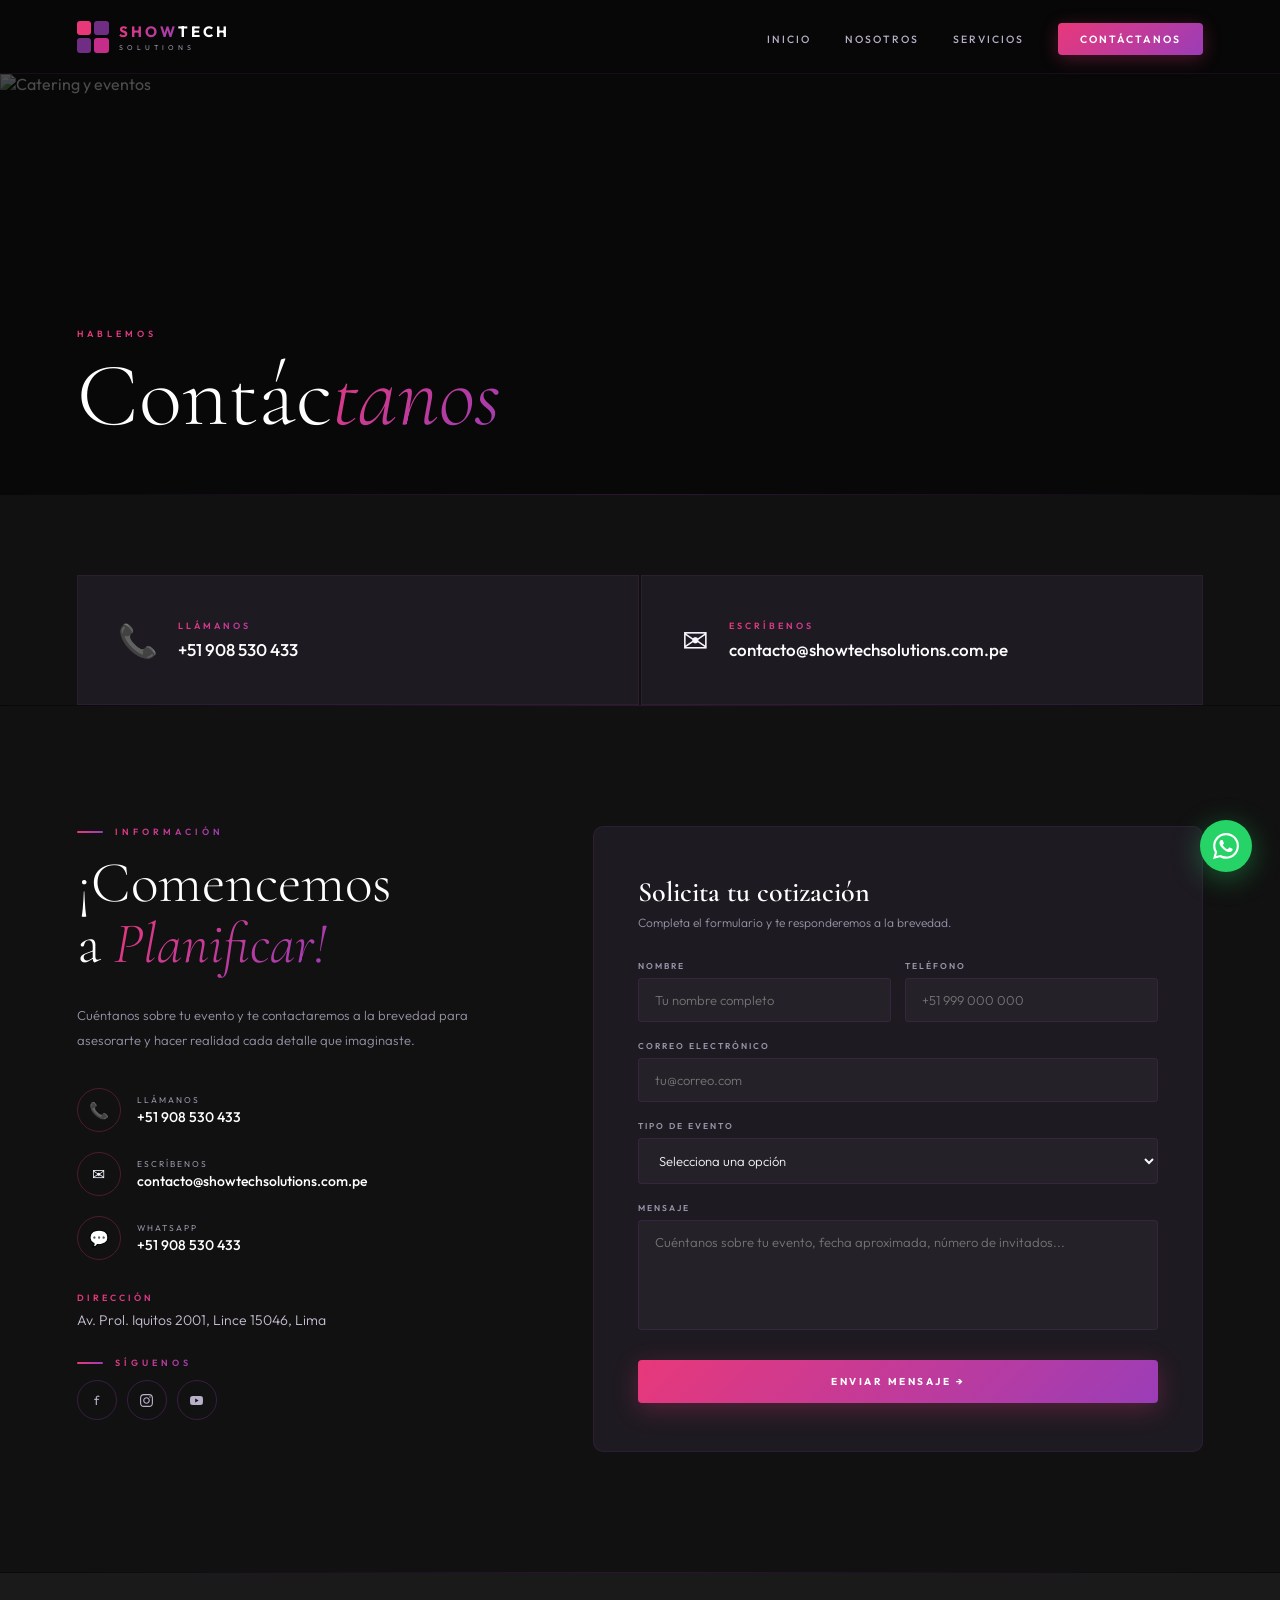
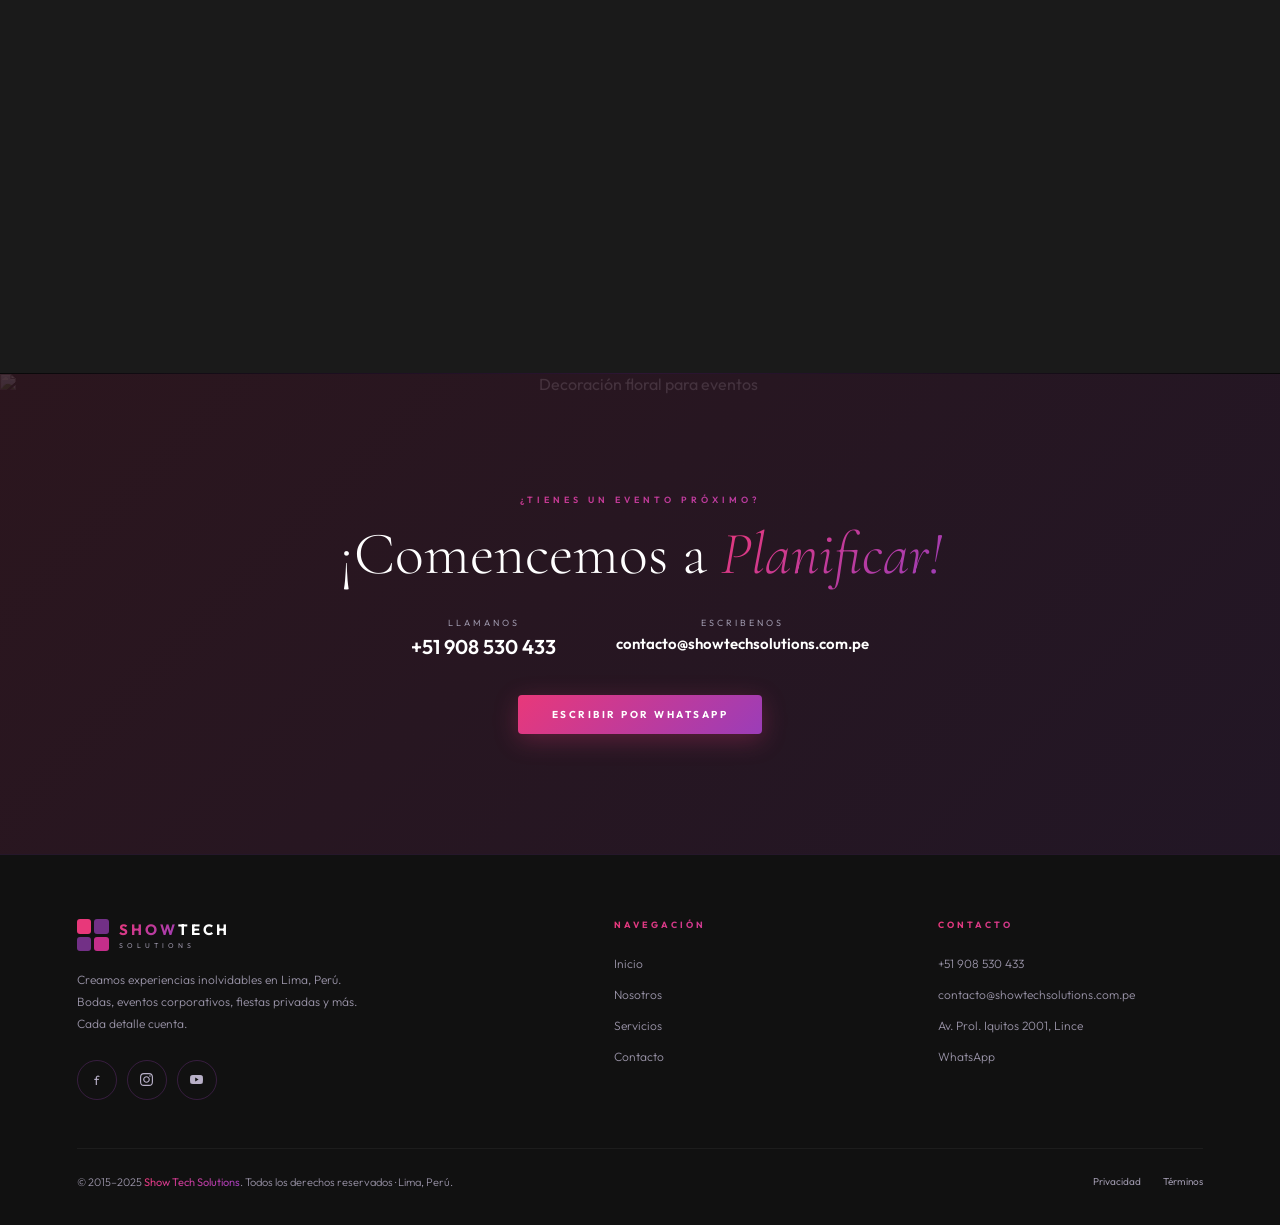
==== pages/contacto.html @ 132f38c8 "Subo cambios de color y agregado de las paginas" ====
<!DOCTYPE html>
<html lang="es">
<head>
  <meta charset="UTF-8"><meta name="viewport" content="width=device-width, initial-scale=1.0">
  <meta name="description" content="Contacta a Show Tech Solutions — +51 908 530 433 · Av. Prol. Iquitos 2001, Lince, Lima.">
  <title>Contacto | Show Tech Solutions</title>
  <link rel="preconnect" href="https://fonts.googleapis.com">
  <link rel="preconnect" href="https://fonts.gstatic.com" crossorigin>
  <link href="https://fonts.googleapis.com/css2?family=Cormorant+Garamond:ital,wght@0,300;0,400;0,600;0,700;1,300;1,400;1,600&family=Outfit:wght@300;400;500;600;700&display=swap" rel="stylesheet">
  <link rel="stylesheet" href="../css/variables.css">
  <link rel="stylesheet" href="../css/base.css">
  <link rel="stylesheet" href="../css/layout.css">
  <link rel="stylesheet" href="../css/contacto.css">
</head>
<body>

<!-- ═══ NAVBAR ═══ -->
<nav class="navbar" id="navbar">
  <a href="../index.html" class="navbar__logo">
    <div class="logo-squares"><i></i><i></i><i></i><i></i></div>
    <div class="logo-text"><div class="t1"><b>SHOW</b>TECH</div><div class="t2">SOLUTIONS</div></div>
  </a>
  <ul class="navbar__links">
    <li><a href="../index.html">Inicio</a></li>
    <li><a href="nosotros.html">Nosotros</a></li>
    <li><a href="servicios.html">Servicios</a></li>
    <li><a href="contacto.html" class="active nav-cta">Contáctanos</a></li>
  </ul>
  <button class="navbar__burger" id="hamburger" aria-label="Menú" aria-expanded="false">
    <span></span><span></span><span></span>
  </button>
</nav>
<nav class="navbar__mobile" id="mobile-menu">
  <a href="../index.html">Inicio</a>
  <a href="nosotros.html">Nosotros</a>
  <a href="servicios.html">Servicios</a>
  <a href="contacto.html" class="nav-cta-mobile">Contáctanos</a>
</nav>

<!-- ═══ HERO BANNER ═══ -->
<div class="page-hero">
  <img src="https://images.unsplash.com/photo-1555244162-803834f70033?w=1800&q=80" alt="Catering y eventos" class="page-hero__img">
  <div class="page-hero__overlay"></div>
  <div class="page-hero__content">
    <span class="page-hero__label">Hablemos</span>
    <h1 class="page-hero__title">Contác<em>tanos</em></h1>
  </div>
</div>
<div class="sep"></div>

<!-- ═══ TARJETAS INFO CONTACTO ═══ -->
<section class="s-contact-info">
  <div class="contact-info__grid">
    <div class="contact-info-card reveal">
      <div class="contact-info-card__icon">📞</div>
      <div>
        <span class="contact-info-card__label">Llámanos</span>
        <div class="contact-info-card__value">
          <a href="tel:+51908530433">+51 908 530 433</a>
        </div>
      </div>
    </div>
    <div class="contact-info-card reveal">
      <div class="contact-info-card__icon">✉️</div>
      <div>
        <span class="contact-info-card__label">Escríbenos</span>
        <div class="contact-info-card__value">
          <a href="mailto:contacto@showtechsolutions.com.pe">contacto@showtechsolutions.com.pe</a>
        </div>
      </div>
    </div>
  </div>
</section>
<div class="sep"></div>

<!-- ═══ FORMULARIO + DATOS ═══ -->
<section class="s-contact-form">
  <div class="contact-form__grid">

    <!-- Datos izquierda -->
    <div class="contact-data reveal">
      <div class="sec-label"><div class="sec-label__bar"></div><span class="sec-label__text">Información</span></div>
      <h2 class="sec-title">¡Comencemos<br>a <em>Planificar!</em></h2>
      <p class="contact-data__para">Cuéntanos sobre tu evento y te contactaremos a la brevedad para asesorarte y hacer realidad cada detalle que imaginaste.</p>

      <a href="tel:+51908530433" class="contact-detail">
        <div class="contact-detail__icon">📞</div>
        <div><div class="contact-detail__label">Llámanos</div><div class="contact-detail__val">+51 908 530 433</div></div>
      </a>
      <a href="mailto:contacto@showtechsolutions.com.pe" class="contact-detail">
        <div class="contact-detail__icon">✉️</div>
        <div><div class="contact-detail__label">Escríbenos</div><div class="contact-detail__val">contacto@showtechsolutions.com.pe</div></div>
      </a>
      <a href="https://wa.me/51908530433" class="contact-detail" target="_blank" rel="noopener">
        <div class="contact-detail__icon">💬</div>
        <div><div class="contact-detail__label">WhatsApp</div><div class="contact-detail__val">+51 908 530 433</div></div>
      </a>

      <div class="contact-dir">
        <span class="contact-dir__label">Dirección</span>
        <div class="contact-dir__val">Av. Prol. Iquitos 2001, Lince 15046, Lima</div>
      </div>

      <div class="sec-label" style="margin-bottom:12px"><div class="sec-label__bar"></div><span class="sec-label__text">Síguenos</span></div>
      <div class="socials">
        <a href="#" class="social-btn" title="Facebook">f</a>
        <a href="#" class="social-btn" title="Instagram">
          <svg viewBox="0 0 24 24"><path d="M12 2.163c3.204 0 3.584.012 4.85.07 3.252.148 4.771 1.691 4.919 4.919.058 1.265.069 1.645.069 4.849 0 3.205-.012 3.584-.069 4.849-.149 3.225-1.664 4.771-4.919 4.919-1.266.058-1.644.07-4.85.07-3.204 0-3.584-.012-4.849-.07-3.26-.149-4.771-1.699-4.919-4.92-.058-1.265-.07-1.644-.07-4.849 0-3.204.013-3.583.07-4.849.149-3.227 1.664-4.771 4.919-4.919 1.266-.057 1.645-.069 4.849-.069zm0-2.163c-3.259 0-3.667.014-4.947.072-4.358.2-6.78 2.618-6.98 6.98-.059 1.281-.073 1.689-.073 4.948 0 3.259.014 3.668.072 4.948.2 4.358 2.618 6.78 6.98 6.98 1.281.058 1.689.072 4.948.072 3.259 0 3.668-.014 4.948-.072 4.354-.2 6.782-2.618 6.979-6.98.059-1.28.073-1.689.073-4.948 0-3.259-.014-3.667-.072-4.947-.196-4.354-2.617-6.78-6.979-6.98-1.281-.059-1.69-.073-4.949-.073zm0 5.838c-3.403 0-6.162 2.759-6.162 6.162s2.759 6.163 6.162 6.163 6.162-2.759 6.162-6.163c0-3.403-2.759-6.162-6.162-6.162zm0 10.162c-2.209 0-4-1.79-4-4 0-2.209 1.791-4 4-4s4 1.791 4 4c0 2.21-1.791 4-4 4zm6.406-11.845c-.796 0-1.441.645-1.441 1.44s.645 1.44 1.441 1.44c.795 0 1.439-.645 1.439-1.44s-.644-1.44-1.439-1.44z"/></svg>
        </a>
        <a href="#" class="social-btn" title="YouTube">
          <svg viewBox="0 0 24 24"><path d="M23.495 6.205a3.007 3.007 0 0 0-2.088-2.088c-1.87-.501-9.396-.501-9.396-.501s-7.507-.01-9.396.501A3.007 3.007 0 0 0 .527 6.205a31.247 31.247 0 0 0-.522 5.805 31.247 31.247 0 0 0 .522 5.783 3.007 3.007 0 0 0 2.088 2.088c1.868.502 9.396.502 9.396.502s7.506 0 9.396-.502a3.007 3.007 0 0 0 2.088-2.088 31.247 31.247 0 0 0 .5-5.783 31.247 31.247 0 0 0-.5-5.805zM9.609 15.601V8.408l6.264 3.602z"/></svg>
        </a>
      </div>
    </div>

    <!-- Formulario derecha -->
    <div class="cform reveal" role="form">
      <div class="cform__title">Solicita tu cotización</div>
      <div class="cform__sub">Completa el formulario y te responderemos a la brevedad.</div>
      <div class="frow">
        <div class="fgroup">
          <label class="flabel" for="nombre">Nombre</label>
          <input id="nombre" type="text" class="finput" placeholder="Tu nombre completo" required>
        </div>
        <div class="fgroup">
          <label class="flabel" for="telefono">Teléfono</label>
          <input id="telefono" type="tel" class="finput" placeholder="+51 999 000 000">
        </div>
      </div>
      <div class="fgroup">
        <label class="flabel" for="email">Correo electrónico</label>
        <input id="email" type="email" class="finput" placeholder="tu@correo.com" required>
      </div>
      <div class="fgroup">
        <label class="flabel" for="tipo">Tipo de evento</label>
        <select id="tipo" class="fselect">
          <option value="">Selecciona una opción</option>
          <option>Boda</option>
          <option>Fiesta privada</option>
          <option>Evento corporativo</option>
          <option>Cumpleaños</option>
          <option>Lanzamiento de marca</option>
          <option>Otro</option>
        </select>
      </div>
      <div class="fgroup">
        <label class="flabel" for="mensaje">Mensaje</label>
        <textarea id="mensaje" class="ftextarea" placeholder="Cuéntanos sobre tu evento, fecha aproximada, número de invitados..."></textarea>
      </div>
      <button class="fsubmit" type="button">Enviar Mensaje →</button>
    </div>

  </div>
</section>
<div class="sep"></div>

<!-- ═══ MAPA ═══ -->
<section class="s-map">
  <div class="map-wrap">
    <iframe
      src="https://www.google.com/maps/embed?pb=!1m18!1m12!1m3!1d3901.1!2d-77.0282!3d-12.0854!2m3!1f0!2f0!3f0!3m2!1i1024!2i768!4f13.1!3m3!1m2!1s0x9105c8b5e5b5e5b5%3A0x1!2sAv.%20Prolongaci%C3%B3n%20Iquitos%202001%2C%20Lince%2015046!5e0!3m2!1ses!2spe!4v1"
      allowfullscreen="" loading="lazy" referrerpolicy="no-referrer-when-downgrade"
      title="Ubicación Show Tech Solutions">
    </iframe>
  </div>
</section>
<div class="sep"></div>

<!-- ═══ CTA FINAL ═══ -->
<section class="s-contact-cta">
  <img src="https://images.unsplash.com/photo-1478146059778-26b46f7c6a48?w=1800&q=80" alt="Decoración floral para eventos">
  <div class="s-contact-cta__overlay"></div>
  <div class="s-contact-cta__content reveal">
    <span class="s-contact-cta__sup">¿Tienes un evento próximo?</span>
    <h2 class="s-contact-cta__title">¡Comencemos a <em>Planificar!</em></h2>
    <div class="cta-contacts">
      <div class="cta-contact-item">
        <div class="lbl">Llamanos</div>
        <div class="val">+51 908 530 433</div>
      </div>
      <div class="cta-contact-item">
        <div class="lbl">Escribenos</div>
        <div class="val" style="font-size:15px">contacto@showtechsolutions.com.pe</div>
      </div>
    </div>
    <a href="https://wa.me/51908530433" class="btn btn-primary" target="_blank" rel="noopener">Escribir por WhatsApp</a>
  </div>
</section>

<!-- ═══ FOOTER ═══ -->
<footer class="footer">
  <div class="footer__inner">
    <div class="footer__grid">
      <div class="footer__brand">
        <a href="../index.html" class="navbar__logo">
          <div class="logo-squares"><i></i><i></i><i></i><i></i></div>
          <div class="logo-text"><div class="t1"><b>SHOW</b>TECH</div><div class="t2">SOLUTIONS</div></div>
        </a>
        <p>Creamos experiencias inolvidables en Lima, Perú. Bodas, eventos corporativos, fiestas privadas y más. Cada detalle cuenta.</p>
        <div class="socials">
          <a href="#" class="social-btn" title="Facebook">f</a>
          <a href="#" class="social-btn" title="Instagram"><svg viewBox="0 0 24 24"><path d="M12 2.163c3.204 0 3.584.012 4.85.07 3.252.148 4.771 1.691 4.919 4.919.058 1.265.069 1.645.069 4.849 0 3.205-.012 3.584-.069 4.849-.149 3.225-1.664 4.771-4.919 4.919-1.266.058-1.644.07-4.85.07-3.204 0-3.584-.012-4.849-.07-3.26-.149-4.771-1.699-4.919-4.92-.058-1.265-.07-1.644-.07-4.849 0-3.204.013-3.583.07-4.849.149-3.227 1.664-4.771 4.919-4.919 1.266-.057 1.645-.069 4.849-.069zm0-2.163c-3.259 0-3.667.014-4.947.072-4.358.2-6.78 2.618-6.98 6.98-.059 1.281-.073 1.689-.073 4.948 0 3.259.014 3.668.072 4.948.2 4.358 2.618 6.78 6.98 6.98 1.281.058 1.689.072 4.948.072 3.259 0 3.668-.014 4.948-.072 4.354-.2 6.782-2.618 6.979-6.98.059-1.28.073-1.689.073-4.948 0-3.259-.014-3.667-.072-4.947-.196-4.354-2.617-6.78-6.979-6.98-1.281-.059-1.69-.073-4.949-.073zm0 5.838c-3.403 0-6.162 2.759-6.162 6.162s2.759 6.163 6.162 6.163 6.162-2.759 6.162-6.163c0-3.403-2.759-6.162-6.162-6.162zm0 10.162c-2.209 0-4-1.79-4-4 0-2.209 1.791-4 4-4s4 1.791 4 4c0 2.21-1.791 4-4 4zm6.406-11.845c-.796 0-1.441.645-1.441 1.44s.645 1.44 1.441 1.44c.795 0 1.439-.645 1.439-1.44s-.644-1.44-1.439-1.44z"/></svg></a>
          <a href="#" class="social-btn" title="YouTube"><svg viewBox="0 0 24 24"><path d="M23.495 6.205a3.007 3.007 0 0 0-2.088-2.088c-1.87-.501-9.396-.501-9.396-.501s-7.507-.01-9.396.501A3.007 3.007 0 0 0 .527 6.205a31.247 31.247 0 0 0-.522 5.805 31.247 31.247 0 0 0 .522 5.783 3.007 3.007 0 0 0 2.088 2.088c1.868.502 9.396.502 9.396.502s7.506 0 9.396-.502a3.007 3.007 0 0 0 2.088-2.088 31.247 31.247 0 0 0 .5-5.783 31.247 31.247 0 0 0-.5-5.805zM9.609 15.601V8.408l6.264 3.602z"/></svg></a>
        </div>
      </div>
      <div>
        <div class="footer__head">Navegación</div>
        <ul class="footer__list">
          <li><a href="../index.html">Inicio</a></li>
          <li><a href="nosotros.html">Nosotros</a></li>
          <li><a href="servicios.html">Servicios</a></li>
          <li><a href="contacto.html">Contacto</a></li>
        </ul>
      </div>
      <div>
        <div class="footer__head">Contacto</div>
        <ul class="footer__list">
          <li><a href="tel:+51908530433">+51 908 530 433</a></li>
          <li><a href="mailto:contacto@showtechsolutions.com.pe">contacto@showtechsolutions.com.pe</a></li>
          <li><a href="#">Av. Prol. Iquitos 2001, Lince</a></li>
          <li><a href="https://wa.me/51908530433" target="_blank">WhatsApp</a></li>
        </ul>
      </div>
    </div>
    <div class="footer__bottom">
      <p class="footer__copy">© 2015–2025 <b>Show Tech Solutions</b>. Todos los derechos reservados · Lima, Perú.</p>
      <div class="footer__legal"><a href="#">Privacidad</a><a href="#">Términos</a></div>
    </div>
  </div>
</footer>

<a href="https://wa.me/51908530433" class="wa" target="_blank" rel="noopener" aria-label="WhatsApp">
  <svg viewBox="0 0 24 24"><path d="M17.472 14.382c-.297-.149-1.758-.867-2.03-.967-.273-.099-.471-.148-.67.15-.197.297-.767.966-.94 1.164-.173.199-.347.223-.644.075-.297-.15-1.255-.463-2.39-1.475-.883-.788-1.48-1.761-1.653-2.059-.173-.297-.018-.458.13-.606.134-.133.298-.347.446-.52.149-.174.198-.298.298-.497.099-.198.05-.371-.025-.52-.075-.149-.669-1.612-.916-2.207-.242-.579-.487-.5-.669-.51-.173-.008-.371-.01-.57-.01-.198 0-.52.074-.792.372-.272.297-1.04 1.016-1.04 2.479 0 1.462 1.065 2.875 1.213 3.074.149.198 2.096 3.2 5.077 4.487.709.306 1.262.489 1.694.625.712.227 1.36.195 1.871.118.571-.085 1.758-.719 2.006-1.413.248-.694.248-1.289.173-1.413-.074-.124-.272-.198-.57-.347m-5.421 7.403h-.004a9.87 9.87 0 01-5.031-1.378l-.361-.214-3.741.982.998-3.648-.235-.374a9.86 9.86 0 01-1.51-5.26c.001-5.45 4.436-9.884 9.888-9.884 2.64 0 5.122 1.03 6.988 2.898a9.825 9.825 0 012.893 6.994c-.003 5.45-4.437 9.884-9.885 9.884m8.413-18.297A11.815 11.815 0 0012.05 0C5.495 0 .16 5.335.157 11.892c0 2.096.547 4.142 1.588 5.945L.057 24l6.305-1.654a11.882 11.882 0 005.683 1.448h.005c6.554 0 11.89-5.335 11.893-11.893a11.821 11.821 0 00-3.48-8.413z"/></svg>
</a>

<script src="../js/main.js"></script>
</body>
</html>
---- css/variables.css ----
/* ============================================================
  SHOW TECH SOLUTIONS — variables.css
  Paleta extraída del logo: rosa, magenta, morado + negro
   ============================================================ */
:root {
  /* ── Colores del logo ── */
  --pink:         #E8387A;
  --pink-light:   #F06DA0;
  --pink-dark:    #C0245E;
  --purple:       #9B3DB8;
  --purple-light: #B86AD4;
  --purple-dark:  #6E1F8A;
  --magenta:      #C42E8A;

  /* Gradiente signature (igual que el logo) */
  --grad: linear-gradient(135deg, var(--pink) 0%, var(--purple) 100%);
  --grad-h: linear-gradient(135deg, var(--pink-light) 0%, var(--purple-light) 100%);

  /* ── Negros y fondos ── */
  --black:       #080808;
  --black-2:     #111111;
  --black-3:     #1A1A1A;
  --black-4:     #222222;
  --black-card:  #1E1A22;  /* con toque morado */

  /* ── Texto ── */
  --white:       #F9F6FF;
  --white-dim:   #C8C0D4;
  --gray:        #9A94A8;
  --gray-light:  #B8B0C8;

  /* ── Bordes ── */
  --border:      rgba(155, 61, 184, 0.20);
  --border-pink: rgba(232, 56, 122, 0.20);

  /* ── Tipografía ── */
  --font-serif: 'Cormorant Garamond', Georgia, serif;
  --font-sans:  'Outfit', system-ui, sans-serif;

  /* ── Espaciado ── */
  --section-pad:   120px;
  --side-pad:      6%;
  --navbar-h:      74px;

  /* ── Transiciones ── */
  --tr:      0.30s ease;
  --tr-slow: 0.60s ease;

  /* ── Radios ── */
  --r-sm: 4px;
  --r-md: 10px;
  --r-lg: 20px;
}
---- css/base.css ----
/* ============================================================
  SHOW TECH SOLUTIONS — base.css
   ============================================================ */

/* ── Reset ── */
*, *::before, *::after { margin:0; padding:0; box-sizing:border-box; }
html { scroll-behavior:smooth; }
body {
  background: var(--black);
  color: var(--white);
  font-family: var(--font-sans);
  overflow-x: hidden;
  -webkit-font-smoothing: antialiased;
}
img, video { max-width:100%; display:block; object-fit:cover; }
a { color:inherit; text-decoration:none; }
button { cursor:pointer; font-family:inherit; }
ul, ol { list-style:none; }

/* ── Separador ── */
.sep {
  width:100%; height:1px;
  background: linear-gradient(to right, transparent, rgba(155,61,184,.25), transparent);
}

/* ── Label de sección ── */
.sec-label {
  display:flex; align-items:center; gap:12px; margin-bottom:16px;
}
.sec-label__bar {
  width:26px; height:2px;
  background: var(--grad);
  border-radius:2px; flex-shrink:0;
}
.sec-label__text {
  font-size:9px; letter-spacing:4px;
  text-transform:uppercase; font-weight:600;
  background: var(--grad);
  -webkit-background-clip:text; -webkit-text-fill-color:transparent;
}

/* ── Títulos ── */
.sec-title {
  font-family: var(--font-serif);
  font-size: clamp(36px, 4.5vw, 58px);
  font-weight:300; line-height:1.06; color:#fff;
}
.sec-title em { font-style:italic; background:var(--grad); -webkit-background-clip:text; -webkit-text-fill-color:transparent; }

/* ── Botones ── */
.btn {
  display:inline-block;
  padding:13px 34px;
  font-size:10px; font-weight:700;
  letter-spacing:2.5px; text-transform:uppercase;
  border-radius:var(--r-sm);
  transition:all var(--tr);
  cursor:pointer; border:none;
}
.btn-primary {
  background: var(--grad);
  color:#fff;
  box-shadow: 0 6px 24px rgba(232,56,122,.28);
}
.btn-primary:hover {
  background: var(--grad-h);
  transform:translateY(-2px);
  box-shadow: 0 12px 36px rgba(232,56,122,.38);
}
.btn-outline {
  background:transparent;
  color: var(--pink-light);
  border: 1.5px solid var(--pink);
}
.btn-outline:hover {
  background: var(--pink);
  color:#fff;
  transform:translateY(-2px);
}
.btn-ghost {
  display:inline-flex; align-items:center; gap:12px;
  color:var(--white-dim); font-size:10px; font-weight:500;
  letter-spacing:2.5px; text-transform:uppercase; transition:color var(--tr);
}
.btn-ghost .line { width:30px; height:1px; background:currentColor; transition:width var(--tr); }
.btn-ghost:hover { color:var(--pink-light); }
.btn-ghost:hover .line { width:46px; }

/* ── Reveal scroll ── */
.reveal { opacity:0; transform:translateY(26px); transition:opacity .8s ease, transform .8s ease; }
.reveal.on { opacity:1; transform:none; }

/* ── Hero banner genérico (páginas internas) ── */
.page-hero {
  height:420px;
  position:relative; overflow:hidden;
  display:flex; align-items:flex-end;
  padding:0 var(--side-pad) 56px;
  margin-top:var(--navbar-h);
}
.page-hero__img {
  position:absolute; inset:0;
  width:100%; height:100%;
  object-fit:cover; object-position:center;
  filter:brightness(.38) saturate(.8);
}
.page-hero__overlay {
  position:absolute; inset:0;
  background: linear-gradient(to top, rgba(8,8,8,.75) 0%, rgba(8,8,8,.20) 100%);
}
.page-hero__content { position:relative; z-index:2; }
.page-hero__label {
  font-size:9px; letter-spacing:4px; text-transform:uppercase;
  background:var(--grad); -webkit-background-clip:text; -webkit-text-fill-color:transparent;
  font-weight:600; margin-bottom:14px; display:block;
}
.page-hero__title {
  font-family:var(--font-serif);
  font-size:clamp(52px,7vw,90px);
  font-weight:300; color:#fff; line-height:.95;
}
.page-hero__title em { font-style:italic; background:var(--grad); -webkit-background-clip:text; -webkit-text-fill-color:transparent; }

/* ── Animaciones ── */
@keyframes fadeUp { from{opacity:0;transform:translateY(26px)} to{opacity:1;transform:none} }
@keyframes pulse  { 0%,100%{opacity:.35} 50%{opacity:1} }
---- css/layout.css ----
/* ============================================================
  SHOW TECH SOLUTIONS — layout.css
  Navbar · Footer · WhatsApp flotante
   ============================================================ */

/* ──────────────────────────────────────────────────────────
  NAVBAR
────────────────────────────────────────────────────────── */
.navbar {
  position:fixed; top:0; left:0; right:0; z-index:1000;
  height:var(--navbar-h); padding:0 var(--side-pad);
  display:flex; align-items:center; justify-content:space-between;
  background:rgba(8,8,8,.90);
  backdrop-filter:blur(22px); -webkit-backdrop-filter:blur(22px);
  border-bottom:1px solid rgba(155,61,184,.12);
  transition:background .4s, border-color .4s;
}
.navbar.scrolled {
  background:rgba(8,8,8,.98);
  border-bottom-color:rgba(155,61,184,.28);
}

/* Logo */
.navbar__logo { display:flex; align-items:center; gap:10px; }
.logo-squares { display:grid; grid-template-columns:1fr 1fr; gap:3px; width:32px; height:32px; }
.logo-squares i { border-radius:3px; display:block; }
.logo-squares i:nth-child(1) { background:var(--pink); }
.logo-squares i:nth-child(2) { background:var(--purple); opacity:.7; }
.logo-squares i:nth-child(3) { background:var(--purple); opacity:.7; }
.logo-squares i:nth-child(4) { background:var(--magenta); }
.logo-text .t1 { font-weight:700; font-size:15px; letter-spacing:3px; color:#fff; }
.logo-text .t1 b { background:var(--grad); -webkit-background-clip:text; -webkit-text-fill-color:transparent; }
.logo-text .t2 { font-size:7px; letter-spacing:4px; color:var(--gray); margin-top:2px; }

/* Links */
.navbar__links { display:flex; align-items:center; gap:34px; }
.navbar__links a {
  color:var(--gray-light); font-size:10.5px; font-weight:500;
  letter-spacing:2px; text-transform:uppercase;
  transition:color var(--tr); position:relative; padding-bottom:4px;
}
.navbar__links a::after {
  content:''; position:absolute; bottom:0; left:0;
  width:0; height:2px; border-radius:2px;
  background:var(--grad); transition:width var(--tr);
}
.navbar__links a:hover, .navbar__links a.active { color:#fff; }
.navbar__links a:hover::after, .navbar__links a.active::after { width:100%; }

.nav-cta {
  background:var(--grad) !important;
  color:#fff !important;
  padding:9px 22px !important;
  border-radius:var(--r-sm) !important;
  font-weight:600 !important;
  box-shadow:0 4px 18px rgba(232,56,122,.30);
}
.nav-cta::after { display:none !important; }
.nav-cta:hover { background:var(--grad-h) !important; transform:translateY(-1px); }

/* Hamburger */
.navbar__burger {
  display:none; flex-direction:column; gap:5px;
  cursor:pointer; padding:4px; background:none; border:none;
}
.navbar__burger span {
  width:25px; height:1.5px;
  background:var(--pink-light); border-radius:2px; transition:all var(--tr);
}

/* Mobile menu */
.navbar__mobile {
  display:none; position:fixed;
  top:var(--navbar-h); left:0; right:0;
  background:rgba(8,8,8,.98);
  border-bottom:1px solid rgba(155,61,184,.2);
  padding:20px var(--side-pad) 28px;
  flex-direction:column; z-index:999;
}
.navbar__mobile.open { display:flex; }
.navbar__mobile a {
  display:block; padding:13px 0;
  border-bottom:1px solid rgba(255,255,255,.04);
  color:var(--gray-light); font-size:10px; font-weight:500;
  letter-spacing:2px; text-transform:uppercase; transition:color var(--tr);
}
.navbar__mobile a:hover { color:var(--pink-light); }
.nav-cta-mobile {
  margin-top:14px;
  background:var(--grad); color:#fff !important;
  text-align:center; padding:13px !important;
  border-radius:var(--r-sm); font-weight:700 !important;
  border-bottom:none !important;
  box-shadow:0 4px 18px rgba(232,56,122,.3);
}

/* ──────────────────────────────────────────────────────────
  FOOTER
────────────────────────────────────────────────────────── */
.footer {
  background:var(--black-2);
  border-top:1px solid rgba(155,61,184,.15);
  padding:64px var(--side-pad) 36px;
}
.footer__inner { max-width:1280px; margin:0 auto; }
.footer__grid {
  display:grid; grid-template-columns:1.8fr 1fr 1fr;
  gap:60px; padding-bottom:48px;
  border-bottom:1px solid rgba(255,255,255,.05);
}
.footer__brand p { font-size:12px; color:var(--gray); line-height:1.85; font-weight:300; margin:18px 0 24px; max-width:300px; }
.footer__head { font-size:9px; letter-spacing:3px; font-weight:700; margin-bottom:22px; background:var(--grad); -webkit-background-clip:text; -webkit-text-fill-color:transparent; text-transform:uppercase; }
.footer__list { display:flex; flex-direction:column; gap:11px; }
.footer__list a { color:var(--gray); font-size:12px; font-weight:300; transition:color var(--tr); }
.footer__list a:hover { color:var(--pink-light); }
.footer__bottom { display:flex; justify-content:space-between; align-items:center; padding-top:26px; flex-wrap:wrap; gap:10px; }
.footer__copy { font-size:11px; color:var(--gray); font-weight:300; }
.footer__copy b { background:var(--grad); -webkit-background-clip:text; -webkit-text-fill-color:transparent; font-weight:400; }
.footer__legal { display:flex; gap:22px; }
.footer__legal a { font-size:10px; color:var(--gray); transition:color var(--tr); }
.footer__legal a:hover { color:var(--pink-light); }

/* Sociales */
.socials { display:flex; gap:10px; }
.social-btn {
  width:40px; height:40px;
  border:1.5px solid rgba(155,61,184,.28); border-radius:50%;
  display:flex; align-items:center; justify-content:center;
  color:var(--gray-light); font-size:13px; transition:all var(--tr);
}
.social-btn svg { width:13px; height:13px; fill:currentColor; }
.social-btn:hover { background:var(--grad); border-color:transparent; color:#fff; transform:translateY(-3px); box-shadow:0 8px 22px rgba(232,56,122,.3); }

/* ──────────────────────────────────────────────────────────
  WHATSAPP
────────────────────────────────────────────────────────── */
.wa {
  position:fixed; bottom:28px; right:28px; z-index:998;
  width:52px; height:52px; background:#25D366; border-radius:50%;
  display:flex; align-items:center; justify-content:center;
  box-shadow:0 6px 28px rgba(37,211,102,.38); transition:all var(--tr);
}
.wa:hover { transform:scale(1.1) translateY(-3px); box-shadow:0 14px 40px rgba(37,211,102,.48); }
.wa svg { width:26px; height:26px; fill:#fff; }

/* ──────────────────────────────────────────────────────────
  RESPONSIVE
────────────────────────────────────────────────────────── */
@media(max-width:960px){
  .navbar__links { display:none; }
  .navbar__burger { display:flex; }
  .footer__grid { grid-template-columns:1fr; gap:36px; }
}
---- css/contacto.css ----
/* ============================================================
  SHOW TECH SOLUTIONS — contacto.css
   ============================================================ */

/* ── Info de contacto ── */
.s-contact-info { padding:80px var(--side-pad) 0; background:var(--black-2); }
.contact-info__grid { display:grid; grid-template-columns:1fr 1fr; gap:2px; max-width:1280px; margin:0 auto; }
.contact-info-card { background:var(--black-card); border:1px solid rgba(155,61,184,.10); padding:44px 40px; display:flex; align-items:flex-start; gap:20px; transition:all var(--tr); position:relative; overflow:hidden; }
.contact-info-card::before { content:''; position:absolute; bottom:0; left:0; right:0; height:2px; background:var(--grad); transform:scaleX(0); transition:transform var(--tr); }
.contact-info-card:hover::before { transform:scaleX(1); }
.contact-info-card:hover { border-color:rgba(155,61,184,.25); }
.contact-info-card__icon { font-size:32px; flex-shrink:0; }
.contact-info-card__label { font-size:9px; letter-spacing:3px; text-transform:uppercase; background:var(--grad); -webkit-background-clip:text; -webkit-text-fill-color:transparent; font-weight:600; margin-bottom:8px; display:block; }
.contact-info-card__value { font-size:17px; font-weight:500; color:#fff; }
.contact-info-card__value a { color:#fff; transition:color var(--tr); }
.contact-info-card__value a:hover { color:var(--pink-light); }

/* ── Formulario + datos ── */
.s-contact-form { padding:var(--section-pad) var(--side-pad); background:var(--black-2); }
.contact-form__grid { display:grid; grid-template-columns:1fr 1.4fr; gap:80px; max-width:1280px; margin:0 auto; align-items:start; }

.contact-data { }
.contact-data .sec-title { margin-bottom:28px; }
.contact-data__para { font-size:13px; color:var(--gray); line-height:1.9; font-weight:300; margin-bottom:36px; }

.contact-detail { display:flex; align-items:center; gap:16px; margin-bottom:20px; text-decoration:none; transition:transform var(--tr); }
.contact-detail:hover { transform:translateX(6px); }
.contact-detail__icon { width:44px; height:44px; border:1.5px solid rgba(232,56,122,.28); border-radius:50%; display:flex; align-items:center; justify-content:center; font-size:16px; flex-shrink:0; transition:all var(--tr); }
.contact-detail:hover .contact-detail__icon { background:var(--grad); border-color:transparent; }
.contact-detail__label { font-size:8.5px; letter-spacing:2px; color:var(--gray); text-transform:uppercase; margin-bottom:3px; }
.contact-detail__val { font-size:14px; color:#fff; font-weight:500; }

.contact-dir { margin:32px 0 28px; }
.contact-dir__label { font-size:9px; letter-spacing:3px; text-transform:uppercase; background:var(--grad); -webkit-background-clip:text; -webkit-text-fill-color:transparent; font-weight:600; margin-bottom:8px; display:block; }
.contact-dir__val { font-size:14px; color:var(--white-dim); font-weight:300; }

/* Formulario */
.cform { background:var(--black-card); border:1px solid rgba(155,61,184,.12); padding:48px 44px; border-radius:var(--r-md); }
.cform__title { font-family:var(--font-serif); font-size:28px; font-weight:600; color:#fff; margin-bottom:6px; }
.cform__sub { font-size:12px; color:var(--gray); margin-bottom:30px; font-weight:300; }
.fgroup { margin-bottom:18px; }
.flabel { display:block; font-size:8.5px; letter-spacing:2px; color:var(--gray); text-transform:uppercase; margin-bottom:7px; font-weight:600; }
.finput,.fselect,.ftextarea {
  width:100%;
  background:rgba(255,255,255,.03);
  border:1.5px solid rgba(155,61,184,.15);
  color:var(--white); padding:13px 16px;
  font-family:var(--font-sans); font-size:13px;
  border-radius:var(--r-sm); transition:border-color var(--tr);
  outline:none; font-weight:300;
}
.finput:focus,.fselect:focus,.ftextarea:focus { border-color:var(--pink); background:rgba(232,56,122,.04); }
.fselect option { background:#1a1a1a; color:#fff; }
.ftextarea { height:110px; resize:none; }
.frow { display:grid; grid-template-columns:1fr 1fr; gap:14px; }
.fsubmit {
  width:100%; padding:15px;
  background:var(--grad); color:#fff; border:none;
  font-family:var(--font-sans); font-size:10px; font-weight:700;
  letter-spacing:2.5px; text-transform:uppercase;
  cursor:pointer; border-radius:var(--r-sm);
  transition:all var(--tr); margin-top:8px;
  box-shadow:0 6px 24px rgba(232,56,122,.28);
}
.fsubmit:hover { background:var(--grad-h); transform:translateY(-2px); box-shadow:0 12px 36px rgba(232,56,122,.38); }

/* ── Mapa ── */
.s-map { background:var(--black-3); }
.map-wrap { width:100%; height:400px; overflow:hidden; }
.map-wrap iframe { width:100%; height:100%; border:none; filter:grayscale(.4) invert(.05); }

/* ── CTA Final ── */
.s-contact-cta { padding:var(--section-pad) var(--side-pad); background:var(--black-2); text-align:center; position:relative; overflow:hidden; }
.s-contact-cta img { position:absolute; inset:0; width:100%; height:100%; object-fit:cover; filter:brightness(.20) saturate(.5); }
.s-contact-cta__overlay { position:absolute; inset:0; background:linear-gradient(135deg,rgba(232,56,122,.12),rgba(155,61,184,.12)); }
.s-contact-cta__content { position:relative; z-index:2; }
.s-contact-cta__sup { font-size:9px; letter-spacing:4px; text-transform:uppercase; background:var(--grad); -webkit-background-clip:text; -webkit-text-fill-color:transparent; font-weight:600; margin-bottom:16px; display:block; }
.s-contact-cta__title { font-family:var(--font-serif); font-size:clamp(36px,5vw,60px); font-weight:300; color:#fff; max-width:700px; margin:0 auto 14px; line-height:1.1; }
.s-contact-cta__title em { font-style:italic; background:var(--grad); -webkit-background-clip:text; -webkit-text-fill-color:transparent; }
.cta-contacts { display:flex; justify-content:center; gap:60px; flex-wrap:wrap; margin:30px 0 36px; }
.cta-contact-item { }
.cta-contact-item .lbl { font-size:9px; letter-spacing:3px; text-transform:uppercase; color:var(--gray); margin-bottom:6px; }
.cta-contact-item .val { font-size:20px; font-weight:600; color:#fff; }

/* ── Responsive Contacto ── */
@media(max-width:960px){
  .contact-info__grid { grid-template-columns:1fr; }
  .contact-form__grid { grid-template-columns:1fr; gap:50px; }
  .cform { padding:32px 24px; }
  .cta-contacts { gap:30px; }
}
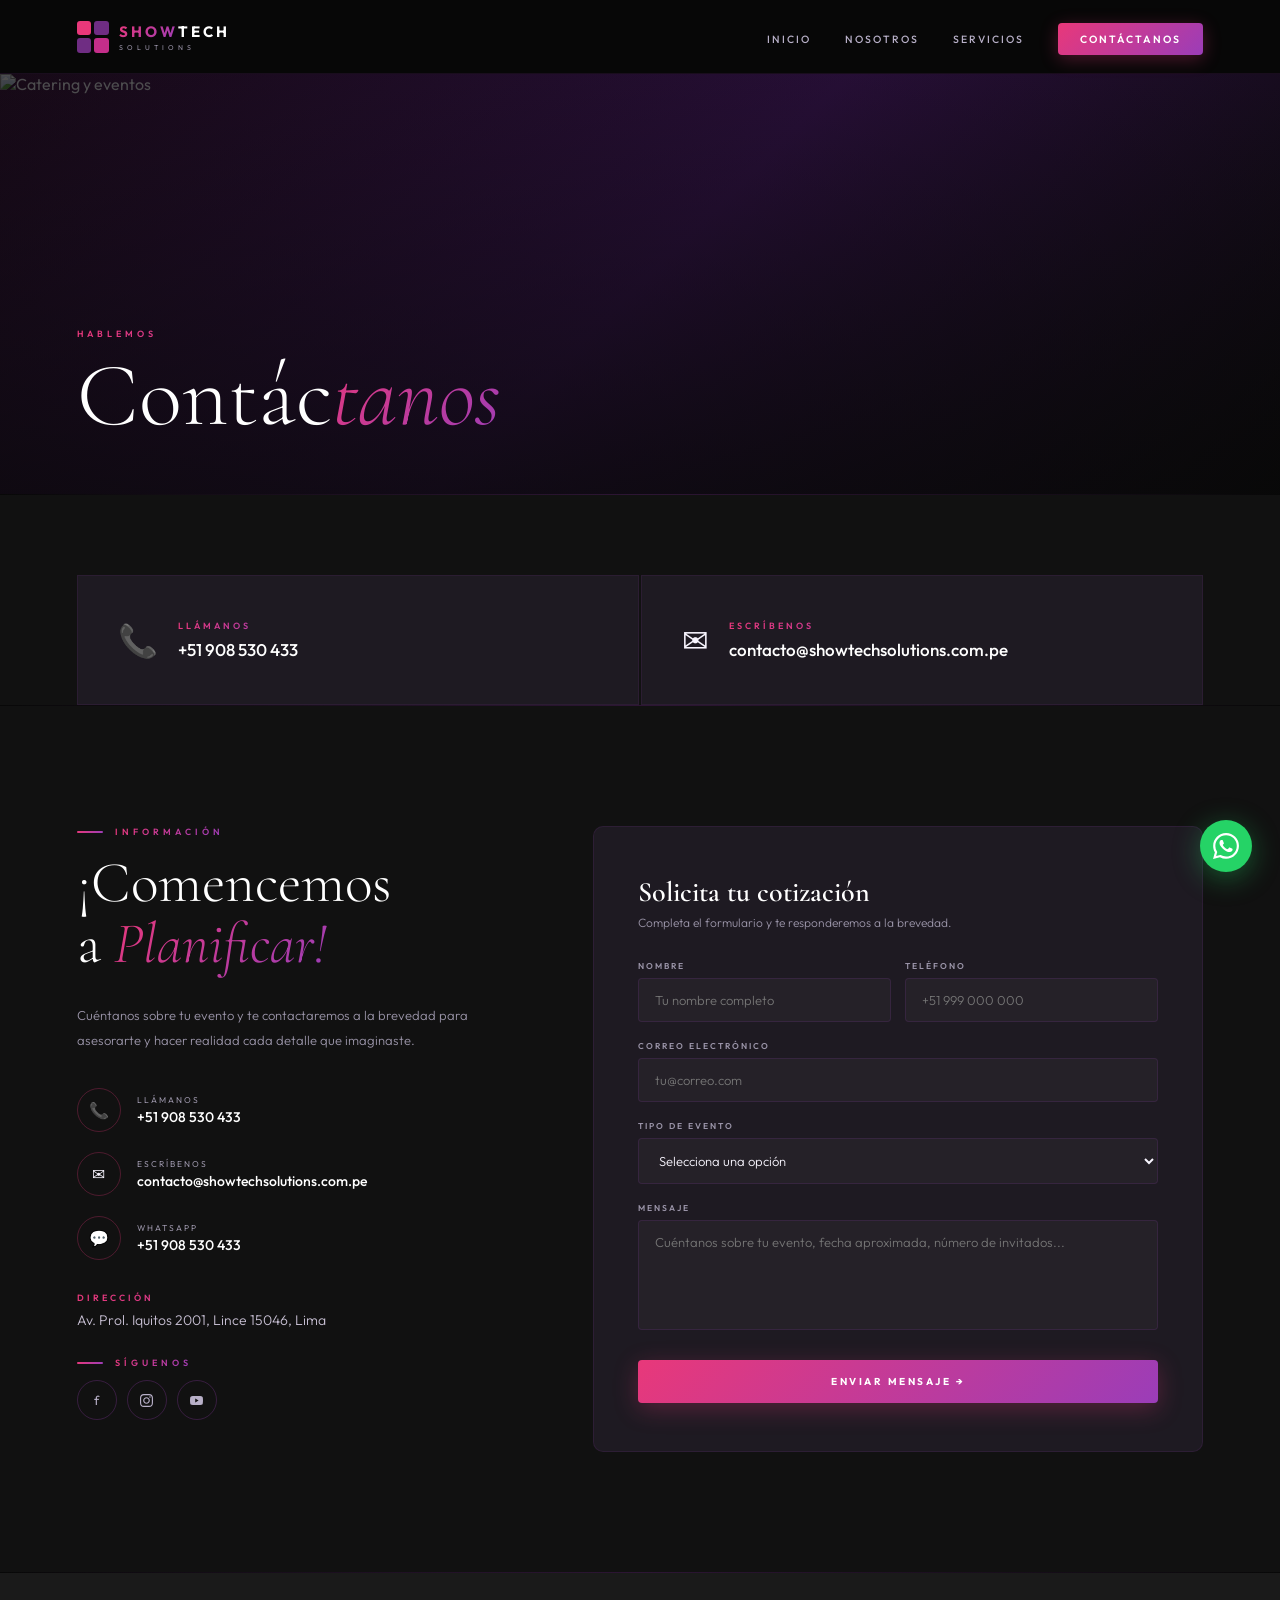
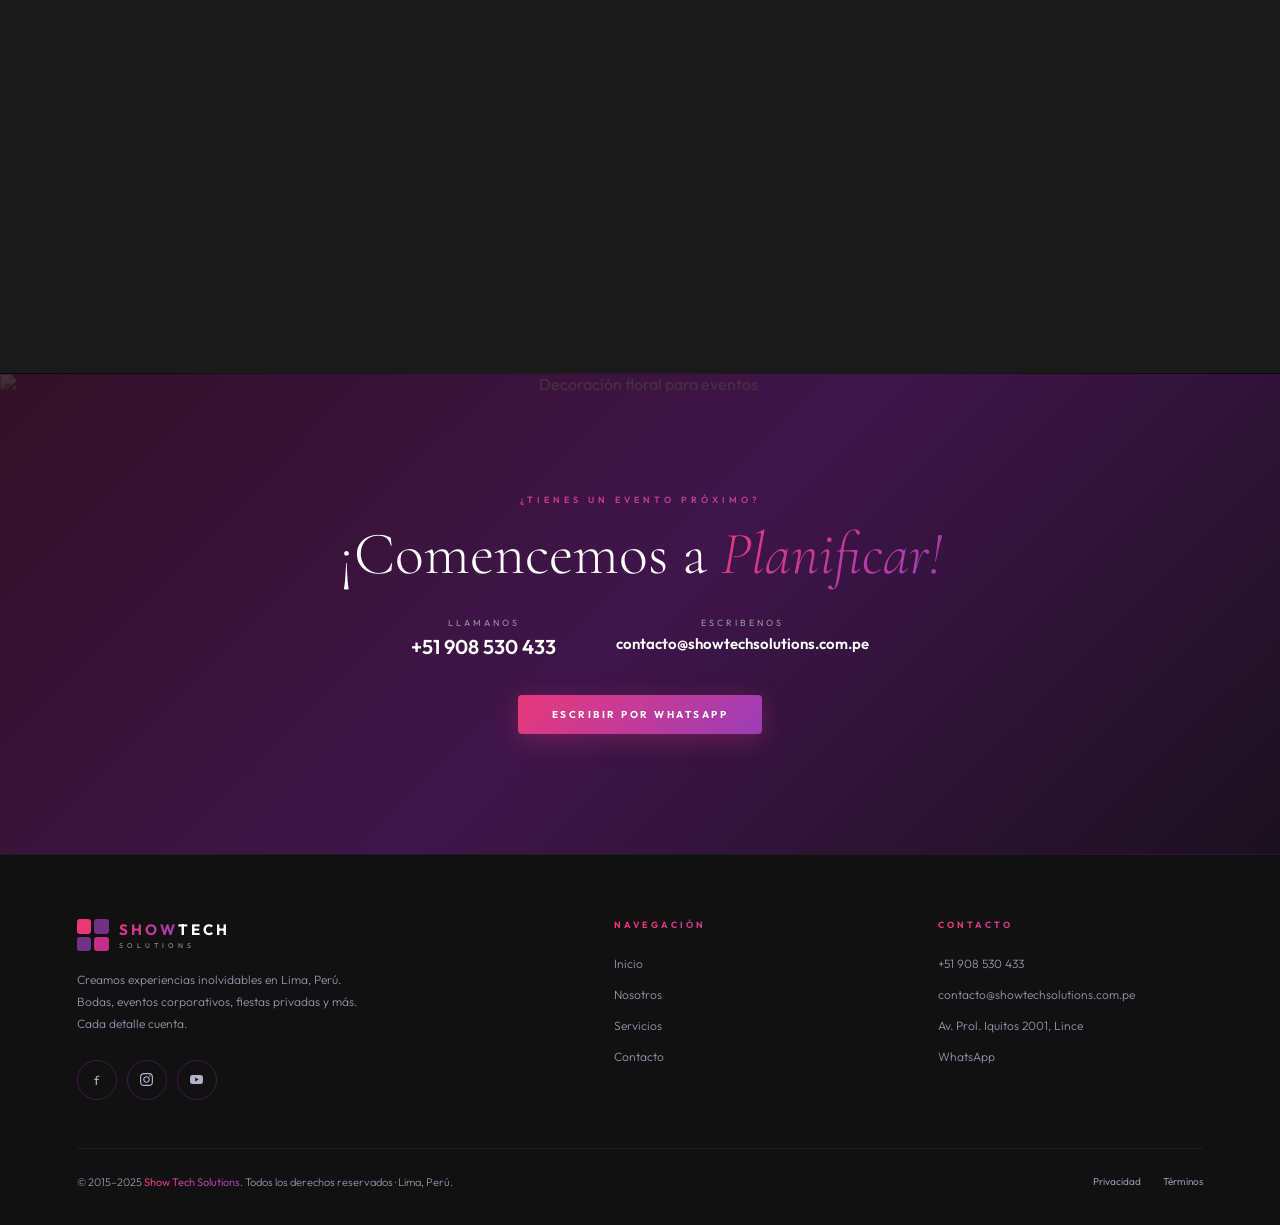
==== commit b6d73c81: "Subo cambios de la pagina inicio y arreglo de la pagina servicios en la imagen" ====
--- a/pages/contacto.html
+++ b/pages/contacto.html
@@ -11,6 +11,10 @@
   <link rel="stylesheet" href="../css/base.css">
   <link rel="stylesheet" href="../css/layout.css">
   <link rel="stylesheet" href="../css/contacto.css">
+  <style>
+    .page-hero, .s-nos-cta, .s-contact-cta { background: linear-gradient(135deg, #1a0a1a 0%, #2d1040 50%, #0a0a0a 100%); }
+    .hero { background: linear-gradient(135deg, #0a0014 0%, #200a2e 60%, #080808 100%); }
+  </style>
 </head>
 <body>
 
@@ -235,4 +239,4 @@
 
 <script src="../js/main.js"></script>
 </body>
-</html>+</html>
--- a/css/base.css
+++ b/css/base.css
@@ -123,4 +123,4 @@
 
 /* ── Animaciones ── */
 @keyframes fadeUp { from{opacity:0;transform:translateY(26px)} to{opacity:1;transform:none} }
-@keyframes pulse  { 0%,100%{opacity:.35} 50%{opacity:1} }+@keyframes pulse  { 0%,100%{opacity:.35} 50%{opacity:1} }
--- a/css/layout.css
+++ b/css/layout.css
@@ -95,7 +95,7 @@
 }
 
 /* ──────────────────────────────────────────────────────────
-  FOOTER
+   FOOTER
 ────────────────────────────────────────────────────────── */
 .footer {
   background:var(--black-2);
--- a/css/contacto.css
+++ b/css/contacto.css
@@ -88,4 +88,4 @@
   .contact-form__grid { grid-template-columns:1fr; gap:50px; }
   .cform { padding:32px 24px; }
   .cta-contacts { gap:30px; }
-}+}
